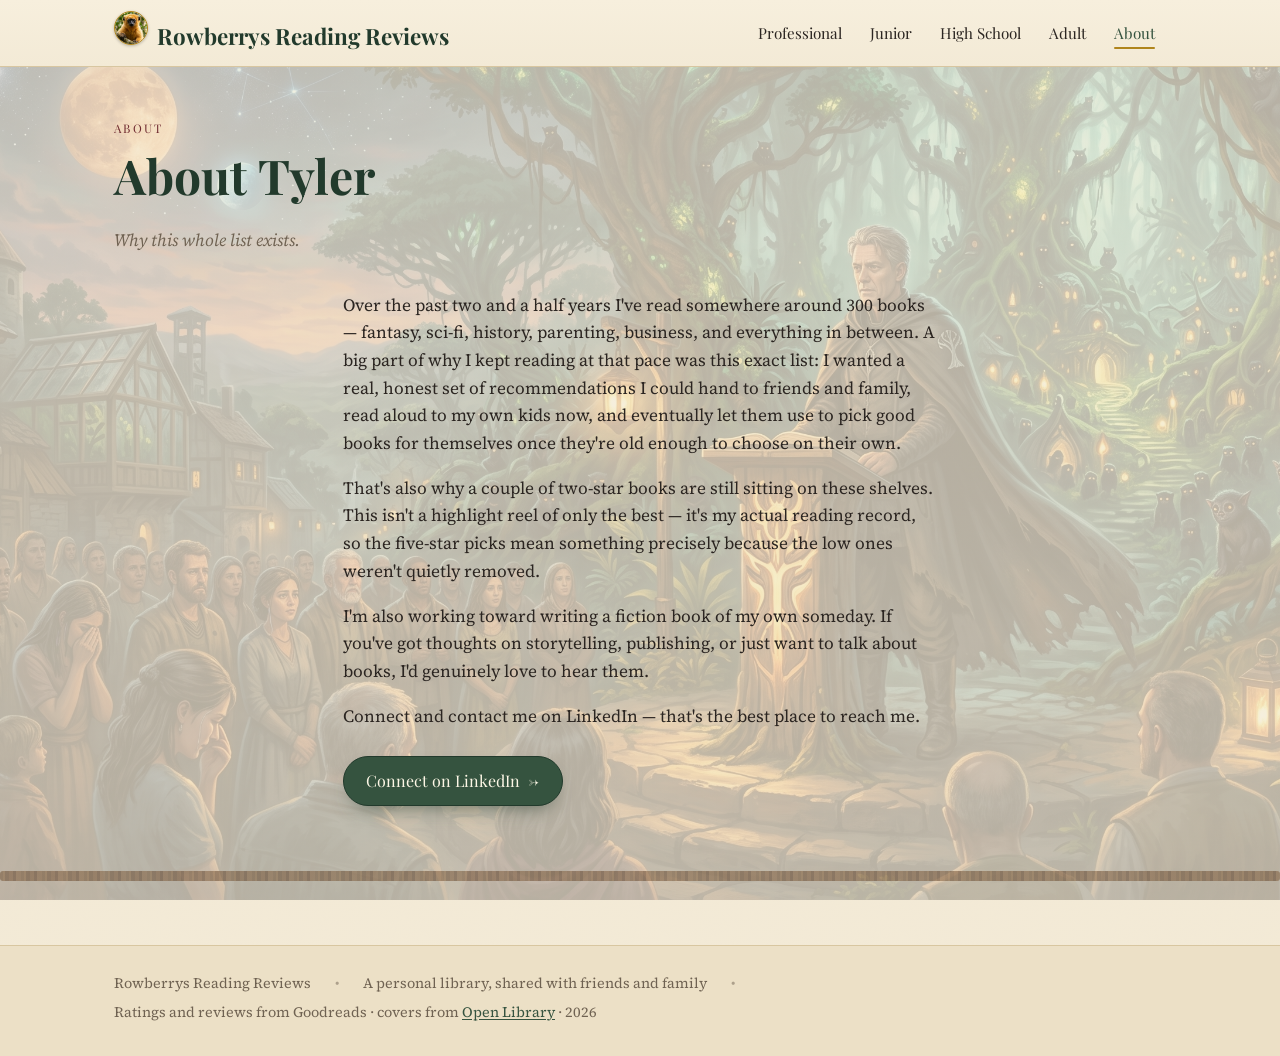
==== about.html @ 488be3b1 "added an about page and backgrounds" ====
<!doctype html>
<html lang="en">
<head>
  <meta charset="utf-8">
  <meta name="viewport" content="width=device-width, initial-scale=1">
  <title>About Tyler &mdash; Rowberrys Reading Reviews</title>
  <meta name="description" content="Why Tyler Rowberry built this reading list: ~300 books in 2.5 years, for his kids and for you. Connect with him on LinkedIn.">
  <meta name="theme-color" content="#f3ead6">
  <meta property="og:type" content="website">
  <meta property="og:title" content="About Tyler — Rowberrys Reading Reviews">
  <meta property="og:description" content="Why this whole list exists — and how to get in touch.">
  <link rel="icon" href="data:image/svg+xml,%3Csvg xmlns='http://www.w3.org/2000/svg' viewBox='0 0 24 24' fill='none' stroke='%2335533f' stroke-width='1.7' stroke-linecap='round' stroke-linejoin='round'%3E%3Cpath d='M12 5.5C10 4 6.5 3.5 4 4v14c2.5-.5 6 0 8 1.5 2-1.5 5.5-2 8-1.5V4c-2.5-.5-6 0-8 1.5Z'/%3E%3Cpath d='M12 5.5v14'/%3E%3C/svg%3E">
  <link rel="preconnect" href="https://fonts.googleapis.com">
  <link rel="preconnect" href="https://fonts.gstatic.com" crossorigin>
  <link href="https://fonts.googleapis.com/css2?family=Playfair+Display:wght@500;600;700&family=Source+Serif+4:ital,opsz,wght@0,8..60,400;0,8..60,600;1,8..60,400;1,8..60,600&display=swap" rel="stylesheet">
  <link rel="stylesheet" href="assets/styles.css">
</head>
<body data-page="about">
  <a class="skip-link" href="#main">Skip to the content</a>

  <header class="site-header">
    <div class="wrap site-header__inner">
      <a class="brand" href="index.html">
        <img class="brand__photo" src="assets/img/lemur-logo.jpg" alt="" width="34" height="34">
        <span>Rowberrys Reading Reviews</span>
      </a>
      <nav class="site-nav" aria-label="Book shelves">
        <a href="professional.html">Professional</a>
        <a href="junior.html">Junior</a>
        <a href="highschool.html">High School</a>
        <a href="adult.html">Adult</a>
        <a href="about.html" aria-current="page">About</a>
      </nav>
    </div>
  </header>

  <main id="main" class="wrap">
    <header class="cat-head">
      <p class="cat-head__eyebrow">About</p>
      <h1>About Tyler</h1>
      <p class="cat-head__blurb">Why this whole list exists.</p>
    </header>

    <section class="about-content center-measure">
      <p>Over the past two and a half years I've read somewhere around 300 books —
        fantasy, sci-fi, history, parenting, business, and everything in between. A big
        part of why I kept reading at that pace was this exact list: I wanted a real,
        honest set of recommendations I could hand to friends and family, read aloud to
        my own kids now, and eventually let them use to pick good books for themselves
        once they're old enough to choose on their own.</p>

      <p>That's also why a couple of two-star books are still sitting on these
        shelves. This isn't a highlight reel of only the best — it's my actual reading
        record, so the five-star picks mean something precisely because the low ones
        weren't quietly removed.</p>

      <p>I'm also working toward writing a fiction book of my own someday. If you've
        got thoughts on storytelling, publishing, or just want to talk about books, I'd
        genuinely love to hear them.</p>

      <p>Connect and contact me on LinkedIn — that's the best place to reach me.</p>

      <p><a class="btn" href="https://www.linkedin.com/in/tyler-rowberry/" target="_blank" rel="noopener noreferrer">
        Connect on LinkedIn<span class="btn__arrow" aria-hidden="true"> &rarr;</span>
      </a></p>
    </section>
  </main>

  <hr class="grain-rule" aria-hidden="true">
  <footer class="site-footer">
    <div class="wrap site-footer__inner">
      <span>Rowberrys Reading Reviews</span>
      <span class="dot" aria-hidden="true">&bull;</span>
      <span>A personal library, shared with friends and family</span>
      <span class="dot" aria-hidden="true">&bull;</span>
      <span>Ratings and reviews from Goodreads &middot; covers from
        <a href="https://openlibrary.org" rel="noopener">Open Library</a>
        &middot; <span data-year>2026</span></span>
    </div>
  </footer>

  <script src="assets/site-data.js"></script>
  <script src="assets/app.js"></script>
</body>
</html>
---- assets/styles.css ----
/* =============================================================================
   Tyler Rowberry's Recommended Books
   A warm, literary personal library. Light theme, committed on purpose.
   ============================================================================= */

:root {
  /* --- Warm palette --------------------------------------------------------- */
  --paper:        #f3ead6;   /* page background, parchment                     */
  --paper-deep:   #ece0c6;   /* alternating bands / recessed areas            */
  --card:         #fdfaf1;   /* book-card surface, warm cream                 */
  --ink:          #2b2521;   /* body text                                     */
  --ink-soft:     #6f6252;   /* captions, secondary text                      */
  --rule:         #d8c6a0;   /* hairlines and dividers                        */
  --green:        #35533f;   /* primary accent — forest green                */
  --green-deep:   #223a2c;
  --burgundy:     #6f2b30;   /* secondary accent — oxblood                    */
  --burgundy-deep:#521f1f;
  --gold:         #b0851c;   /* RESERVED for "have to read" highlights        */
  --gold-soft:    #e7cf8e;
  --gold-bright:  #d8b551;
  --bronze:       #94712e;   /* star-rating fill                              */

  /* --- Type --------------------------------------------------------------- */
  --font-head: "Playfair Display", "Iowan Old Style", "Palatino Linotype",
               Palatino, Georgia, serif;
  --font-body: "Source Serif 4", "Iowan Old Style", Georgia,
               "Times New Roman", serif;

  /* --- Metrics ---------------------------------------------------------------*/
  --measure: 66ch;
  --radius: 6px;
  --shadow-card: 0 1px 0 rgba(93, 74, 42, .18),
                 0 14px 26px -16px rgba(59, 44, 22, .55);
  --shadow-tile: 0 2px 0 rgba(93, 74, 42, .18),
                 0 22px 40px -22px rgba(59, 44, 22, .6);
  --page-x: clamp(1rem, 5vw, 4rem);
}

/* -----------------------------------------------------------------------------
   Reset-ish
   ---------------------------------------------------------------------------- */
*, *::before, *::after { box-sizing: border-box; }
html { -webkit-text-size-adjust: 100%; }
body {
  margin: 0;
  font-family: var(--font-body);
  font-size: clamp(1rem, 0.95rem + 0.2vw, 1.075rem);
  line-height: 1.6;
  color: var(--ink);
  background-color: var(--paper);
  /* faint paper grain */
  background-image: url("data:image/svg+xml,%3Csvg xmlns='http://www.w3.org/2000/svg' width='240' height='240'%3E%3Cfilter id='n'%3E%3CfeTurbulence type='fractalNoise' baseFrequency='0.9' numOctaves='2' stitchTiles='stitch'/%3E%3CfeColorMatrix type='saturate' values='0'/%3E%3C/filter%3E%3Crect width='100%25' height='100%25' filter='url(%23n)' opacity='0.035'/%3E%3C/svg%3E");
  text-underline-offset: 2px;
}
h1, h2, h3, h4 {
  font-family: var(--font-head);
  font-weight: 600;
  line-height: 1.15;
  color: var(--green-deep);
  margin: 0 0 .5em;
  letter-spacing: .002em;
}
p { margin: 0 0 1em; }
a { color: var(--burgundy); }
a:hover { color: var(--burgundy-deep); }
img { max-width: 100%; display: block; }
:focus-visible {
  outline: 3px solid var(--gold);
  outline-offset: 2px;
  border-radius: 3px;
}

.skip-link {
  position: absolute; left: -999px; top: 0;
  background: var(--green-deep); color: #fff;
  padding: .6rem 1rem; z-index: 100; border-radius: 0 0 var(--radius) 0;
}
.skip-link:focus { left: 0; }

.wrap { max-width: 1180px; margin-inline: auto; padding-inline: var(--page-x); }
.center-measure { max-width: var(--measure); }

/* -----------------------------------------------------------------------------
   Site header / nav
   ---------------------------------------------------------------------------- */
.site-header {
  border-bottom: 1px solid var(--rule);
  background: linear-gradient(180deg, #f7efdd, var(--paper));
  position: sticky; top: 0; z-index: 20;
  backdrop-filter: saturate(1.1);
}
.site-header__inner {
  display: flex; flex-wrap: wrap; align-items: center; gap: .35rem 1.5rem;
  padding-block: .7rem;
}
.brand {
  font-family: var(--font-head);
  font-weight: 700;
  font-size: clamp(1.05rem, 1rem + 0.6vw, 1.4rem);
  color: var(--green-deep);
  text-decoration: none;
  display: inline-flex; align-items: baseline; gap: .55rem;
  margin-right: auto;
}
.brand:hover { color: var(--burgundy); }
.brand__photo {
  width: 34px; height: 34px;
  flex: none;
  border-radius: 50%;
  object-fit: cover;
  object-position: 50% 38%;
  border: 1.5px solid var(--gold);
  box-shadow: 0 1px 3px rgba(0,0,0,.25);
}

.site-nav { display: flex; flex-wrap: wrap; gap: .15rem .35rem; }
.site-nav a {
  --nav-accent: var(--green);
  text-decoration: none;
  color: var(--ink);
  font-family: var(--font-head);
  font-size: .95rem;
  padding: .35rem .7rem;
  border-radius: 4px;
  white-space: nowrap;
  position: relative;
}
.site-nav a:hover { color: var(--nav-accent); background: #ffffff7a; }
.site-nav a[aria-current="page"] {
  color: var(--nav-accent);
}
.site-nav a[aria-current="page"]::after {
  content: ""; position: absolute; left: .7rem; right: .7rem; bottom: .1rem;
  height: 2px; background: var(--gold); border-radius: 2px;
}

/* -----------------------------------------------------------------------------
   Footer
   ---------------------------------------------------------------------------- */
.site-footer {
  margin-top: 4rem;
  border-top: 1px solid var(--rule);
  background: var(--paper-deep);
  color: var(--ink-soft);
  font-size: .9rem;
}
.site-footer__inner {
  padding-block: 1.6rem 2rem;
  display: flex; flex-wrap: wrap; gap: .4rem 1.5rem; align-items: center;
}
.site-footer a { color: var(--green); }
.site-footer .dot { opacity: .5; }

/* wood-grain divider, used above the footer and between sections */
.grain-rule {
  height: 10px; border: 0; margin: 0;
  background:
    repeating-linear-gradient(90deg,
      #6b4a2b 0 3px, #7d5833 3px 5px, #5f3f24 5px 9px, #714c2c 9px 13px,
      #58381f 13px 16px, #7a5533 16px 21px);
  opacity: .5;
  border-radius: 3px;
}

/* -----------------------------------------------------------------------------
   Per-page background art, faded so it never competes with content.
   Each page sets --page-bg to its own image; the layered rule below (a
   translucent paper wash + the image + the existing grain texture) is shared.
   ---------------------------------------------------------------------------- */
body[data-page="home"]          { --page-bg: url("img/madagascar-bg.png"); }
body[data-category="professional"] { --page-bg: url("img/professional.jpeg"); }
body[data-category="junior"]       { --page-bg: url("img/junior.jpeg"); }
body[data-category="highschool"]   { --page-bg: url("img/highschool.jpeg"); }
body[data-category="adult"]        { --page-bg: url("img/adult.jpeg"); }
body[data-page="about"]         { --page-bg: url("img/about.jpeg"); }

body[data-page="home"],
body[data-category],
body[data-page="about"] {
  background-image:
    linear-gradient(rgba(243, 234, 214, .75), rgba(243, 234, 214, .75)),
    var(--page-bg),
    url("data:image/svg+xml,%3Csvg xmlns='http://www.w3.org/2000/svg' width='240' height='240'%3E%3Cfilter id='n'%3E%3CfeTurbulence type='fractalNoise' baseFrequency='0.9' numOctaves='2' stitchTiles='stitch'/%3E%3CfeColorMatrix type='saturate' values='0'/%3E%3C/filter%3E%3Crect width='100%25' height='100%25' filter='url(%23n)' opacity='0.035'/%3E%3C/svg%3E");
  background-size: auto, cover, 240px 240px;
  background-position: center, center 30%, top left;
  background-repeat: no-repeat, no-repeat, repeat;
  background-attachment: scroll, fixed, scroll;
}
@media (max-width: 620px) {
  /* fixed backgrounds are unreliable on mobile browsers; let it scroll with the page instead */
  body[data-page="home"],
  body[data-category],
  body[data-page="about"] { background-attachment: scroll, scroll, scroll; }
}

/* -----------------------------------------------------------------------------
   About page
   ---------------------------------------------------------------------------- */
.about-content {
  padding-block: 0 3rem;
  margin-inline: auto;
}
.about-content p {
  font-size: 1.08rem;
}
.about-content .btn {
  margin-top: .5rem;
}

/* -----------------------------------------------------------------------------
   Home — hero
   ---------------------------------------------------------------------------- */
.hero {
  padding-block: clamp(2.5rem, 6vw, 5rem) clamp(2rem, 5vw, 3.5rem);
  text-align: center;
}
.hero__eyebrow {
  font-family: var(--font-head);
  text-transform: uppercase;
  letter-spacing: .22em;
  font-size: .74rem;
  color: var(--burgundy);
  margin-bottom: 1rem;
}
.hero h1 {
  font-size: clamp(2.1rem, 1.4rem + 4.2vw, 4rem);
  font-weight: 700;
  margin-bottom: .5rem;
}
.hero__tagline {
  font-style: italic;
  color: var(--ink-soft);
  font-size: clamp(1.05rem, 1rem + 0.6vw, 1.35rem);
  margin-inline: auto;
  max-width: 40ch;
}
/* <!-- WELCOME BLURB: Tyler, edit the text of this paragraph in index.html --> */
.welcome {
  margin-block: 1.8rem 2.2rem;
  margin-inline: auto;
  max-width: 54ch;
  font-size: 1.08rem;
}
.btn {
  display: inline-flex; align-items: center; gap: .5rem;
  font-family: var(--font-head);
  font-size: 1rem;
  text-decoration: none;
  padding: .7rem 1.4rem;
  border-radius: 999px;
  background: var(--green);
  color: #fdf7e6;
  border: 1px solid var(--green-deep);
  box-shadow: 0 10px 22px -12px rgba(34, 58, 44, .8);
  transition: transform .12s ease, background .12s ease;
}
.btn:hover { background: var(--green-deep); color: #fff; transform: translateY(-1px); }
.btn__arrow { transition: transform .12s ease; }
.btn:hover .btn__arrow { transform: translateX(3px); }

/* -----------------------------------------------------------------------------
   Home — category tiles
   ---------------------------------------------------------------------------- */
.shelves {
  padding-bottom: 3rem;
}
.shelves h2 {
  text-align: center;
  font-size: clamp(1.4rem, 1.2rem + 1vw, 2rem);
  margin-bottom: .3rem;
}
.shelves__sub {
  text-align: center; color: var(--ink-soft); font-style: italic;
  margin-bottom: 2rem;
}
.tile-grid {
  display: grid;
  gap: clamp(1rem, 3vw, 1.75rem);
  grid-template-columns: repeat(auto-fit, minmax(240px, 1fr));
}
.tile {
  position: relative;
  display: flex; flex-direction: column;
  text-decoration: none;
  color: inherit;
  background: var(--card);
  border: 1px solid var(--rule);
  border-radius: var(--radius);
  padding: 1.5rem 1.4rem 1.3rem;
  box-shadow: var(--shadow-tile);
  overflow: hidden;
  isolation: isolate;
  transition: transform .14s ease, box-shadow .14s ease;
}
.tile::before {                       /* spine accent */
  content: ""; position: absolute; inset: 0 auto 0 0; width: 7px;
  background: var(--tile-accent, var(--green));
}
.tile:nth-child(4n+1) { --tile-accent: var(--green); }
.tile:nth-child(4n+2) { --tile-accent: var(--burgundy); }
.tile:nth-child(4n+3) { --tile-accent: var(--green-deep); }
.tile:nth-child(4n+4) { --tile-accent: #7a4f2b; }
.tile:hover {
  transform: translateY(-4px);
  box-shadow: 0 3px 0 rgba(93,74,42,.2), 0 30px 50px -24px rgba(59,44,22,.7);
}
.tile__index {
  font-family: var(--font-head);
  font-size: .8rem; letter-spacing: .15em; text-transform: uppercase;
  color: var(--ink-soft);
}
.tile__name {
  font-family: var(--font-head);
  font-weight: 700;
  font-size: clamp(1.3rem, 1.1rem + 1vw, 1.7rem);
  color: var(--green-deep);
  margin: .35rem 0 .6rem;
}
.tile__meta {
  margin-top: auto;
  display: flex; flex-wrap: wrap; align-items: baseline; gap: .3rem .6rem;
  font-size: .92rem; color: var(--ink-soft);
}
.tile__count { font-weight: 600; color: var(--ink); }
.tile__essential {
  display: inline-flex; align-items: center; gap: .3rem;
  color: var(--gold); font-weight: 600;
}
.tile__cta {
  margin-top: 1rem;
  font-family: var(--font-head);
  color: var(--burgundy);
  display: inline-flex; align-items: center; gap: .4rem;
}
.tile:hover .tile__cta { color: var(--burgundy-deep); }

/* -----------------------------------------------------------------------------
   Category page — header + toolbar
   ---------------------------------------------------------------------------- */
.cat-head { padding-block: clamp(2rem, 5vw, 3.25rem) 1.25rem; }
.cat-head__eyebrow {
  font-family: var(--font-head);
  text-transform: uppercase; letter-spacing: .2em; font-size: .74rem;
  color: var(--burgundy); margin-bottom: .6rem;
}
.cat-head h1 { font-size: clamp(1.9rem, 1.3rem + 3vw, 3rem); font-weight: 700; }
.cat-head__blurb { color: var(--ink-soft); max-width: 52ch; font-style: italic; }

.toolbar {
  display: flex; flex-wrap: wrap; align-items: center; gap: .8rem 1.4rem;
  padding: .85rem 1rem;
  margin-top: 1.25rem;
  background: var(--card);
  border: 1px solid var(--rule);
  border-radius: var(--radius);
  box-shadow: var(--shadow-card);
  font-size: .93rem;
}
.toolbar__count { color: var(--ink-soft); font-style: italic; }
.toolbar__group { display: flex; align-items: center; gap: .5rem; }
.toolbar label { font-family: var(--font-head); }
.toolbar select {
  font: inherit; font-family: var(--font-body);
  padding: .35rem .5rem; border-radius: 4px;
  border: 1px solid var(--rule); background: #fff; color: var(--ink);
}

/* card / list view toggle */
.view-toggle {
  display: inline-flex;
  border: 1px solid var(--rule);
  border-radius: 999px;
  overflow: hidden;
  background: #fff;
}
.view-toggle__btn {
  font: inherit; font-family: var(--font-head); font-size: .85rem;
  padding: .35rem .9rem;
  border: 0; background: transparent; color: var(--ink-soft);
  cursor: pointer;
  transition: background .12s ease, color .12s ease;
}
.view-toggle__btn[aria-pressed="true"] { background: var(--green); color: #fdf7e6; }
.view-toggle__btn:not([aria-pressed="true"]):hover { background: #f1e7cd; color: var(--ink); }
.view-toggle__btn:focus-visible { outline: 3px solid var(--gold); outline-offset: -3px; }

/* gold "must reads only" switch */
.switch { display: inline-flex; align-items: center; gap: .55rem; cursor: pointer; }
.switch input { position: absolute; opacity: 0; pointer-events: none; }
.switch__track {
  width: 42px; height: 24px; border-radius: 999px;
  background: #e4d8ba; border: 1px solid var(--rule);
  position: relative; transition: background .15s ease;
  flex: none;
}
.switch__track::after {
  content: ""; position: absolute; top: 2px; left: 2px;
  width: 18px; height: 18px; border-radius: 50%;
  background: #fff; box-shadow: 0 1px 3px rgba(0,0,0,.3);
  transition: transform .15s ease;
}
.switch input:checked + .switch__track { background: var(--gold); }
.switch input:checked + .switch__track::after { transform: translateX(18px); }
.switch input:focus-visible + .switch__track { outline: 3px solid var(--gold); outline-offset: 2px; }
.switch__label { font-family: var(--font-head); }

/* -----------------------------------------------------------------------------
   Book grid + cards
   ---------------------------------------------------------------------------- */
.book-grid {
  --col: 210px;
  list-style: none; padding: 0; margin: 2rem 0 0;
  display: grid;
  grid-template-columns: repeat(auto-fill, minmax(var(--col), 1fr));
  gap: clamp(1.4rem, 3.5vw, 2.4rem) clamp(1rem, 3vw, 1.8rem);
}
.book-grid__empty {
  grid-column: 1 / -1;
  text-align: center; color: var(--ink-soft); font-style: italic;
  padding: 3rem 1rem;
}

.card {
  position: relative;
  display: flex; flex-direction: column;
  background: var(--card);
  border: 1px solid var(--rule);
  border-radius: var(--radius);
  padding: 0 0 1rem;
  box-shadow: var(--shadow-card);
}
/* soft contact shadow so the card reads as resting on a shelf */
.card::after {
  content: ""; position: absolute; left: 8%; right: 8%; bottom: -11px; height: 12px;
  background: radial-gradient(50% 100% at 50% 0%, rgba(59,44,22,.33), transparent 70%);
  z-index: -1;
}

.card__cover-wrap {
  position: relative;
  margin: 0; padding: .65rem .8rem 0;
}
.card__cover, .card__ph {
  aspect-ratio: 2 / 3;
  width: 100%;
  border-radius: 3px;
  box-shadow: 0 2px 6px rgba(43, 33, 18, .28), inset 0 0 0 1px rgba(0,0,0,.06);
}
.card__cover { object-fit: cover; object-position: 50% 22%; background: var(--paper-deep); }

/* lettered fallback "spine" */
.card__ph {
  position: relative;
  display: flex; flex-direction: column; justify-content: center; gap: .5rem;
  padding: 1rem .85rem;
  text-align: center;
  color: #f7efe0;
  background:
    linear-gradient(180deg, rgba(255,255,255,.08), rgba(0,0,0,.14)),
    var(--ph, #45322a);
  border: 1px solid rgba(0,0,0,.15);
  overflow: hidden;
}
.card__ph::before {
  content: ""; position: absolute; inset: 10px; border: 1px solid rgba(255,255,255,.25);
  border-radius: 2px; pointer-events: none;
}
.card__ph-title {
  font-family: var(--font-head); font-weight: 600;
  font-size: .98rem; line-height: 1.25;
}
.card__ph-rule {
  width: 34px; height: 1px; background: rgba(255,255,255,.45); margin: .1rem auto;
}
.card__ph-author { font-size: .78rem; font-style: italic; opacity: .85; }

/* category / age badge */
.card__badge {
  position: absolute; top: 1.3rem; left: 1.3rem;
  font-family: var(--font-head);
  font-size: .68rem; letter-spacing: .06em; text-transform: uppercase;
  color: #fdf7e6;
  background: var(--badge-bg, var(--green));
  border: 1px solid rgba(0,0,0,.18);
  padding: .22rem .5rem;
  border-radius: 3px;
  box-shadow: 0 2px 5px rgba(0,0,0,.22);
}
.badge--professional { --badge-bg: var(--green); }
.badge--junior       { --badge-bg: #7a4f2b; }
.badge--highschool   { --badge-bg: var(--burgundy); }
.badge--adult        { --badge-bg: var(--green-deep); }

.card__body {
  padding: .75rem 1rem 0;
  display: flex; flex-direction: column; gap: .3rem;
  flex: 1;
}
.card__title {
  font-family: var(--font-head);
  font-weight: 600;
  font-size: 1.04rem;
  line-height: 1.22;
  color: var(--green-deep);
}
.card__author { color: var(--ink-soft); font-size: .9rem; font-style: italic; }

.stars { --fill: var(--bronze); letter-spacing: .06em; font-size: .95rem; line-height: 1; margin-top: .15rem; }
.stars span { color: var(--fill); }
.stars .is-empty { color: color-mix(in srgb, var(--bronze) 26%, transparent); }
.stars__sr { position: absolute; width: 1px; height: 1px; overflow: hidden; clip: rect(0 0 0 0); }

.review {
  margin: .5rem 0 0;
  padding-left: .7rem;
  border-left: 2px solid var(--gold-soft);
  font-style: italic;
  font-size: .92rem;
  color: #4a4038;
}
.review p { margin: 0; }
.review.is-clamped p {
  display: -webkit-box; -webkit-line-clamp: 3; -webkit-box-orient: vertical;
  overflow: hidden;
}
.review__toggle {
  margin-top: .3rem;
  font-family: var(--font-head); font-size: .8rem;
  background: none; border: 0; padding: 0; cursor: pointer;
  color: var(--burgundy); text-decoration: underline; text-underline-offset: 2px;
}

/* "More on Goodreads" — always pinned to the bottom of the card */
.card__more {
  margin-top: auto;
  padding-top: .7rem;
  margin-inline: -1rem;
  padding-inline: 1rem;
  border-top: 1px solid var(--rule);
  font-family: var(--font-head);
  font-size: .8rem;
  color: var(--green);
  text-decoration: none;
}
.card__more:hover { color: var(--burgundy); text-decoration: underline; text-underline-offset: 2px; }
.card__more span { display: inline-block; transition: transform .12s ease; }
.card__more:hover span { transform: translate(1px, -1px); }

/* -----------------------------------------------------------------------------
   List view — a compact row layout, toggled via the view-toggle control
   ---------------------------------------------------------------------------- */
.book-grid[data-view="list"] {
  grid-template-columns: 1fr;
  gap: .6rem;
}
.book-grid[data-view="list"] .card {
  flex-direction: row;
  align-items: center;
  gap: .9rem;
  padding: .55rem .9rem .55rem .55rem;
}
.book-grid[data-view="list"] .card::after { display: none; }
.book-grid[data-view="list"] .card__cover-wrap {
  flex: none; width: 46px; padding: 0;
}
.book-grid[data-view="list"] .card__cover,
.book-grid[data-view="list"] .card__ph {
  width: 46px;
}
.book-grid[data-view="list"] .card__ph { padding: .3rem .2rem; }
.book-grid[data-view="list"] .card__ph-title { font-size: .62rem; }
.book-grid[data-view="list"] .card__ph-author { font-size: .55rem; }
.book-grid[data-view="list"] .card__badge { display: none; }
.book-grid[data-view="list"] .card__body {
  padding: 0; flex: 1; min-width: 0;
  flex-direction: row; flex-wrap: wrap; align-items: baseline; gap: .1rem .8rem;
}
.book-grid[data-view="list"] .card__title {
  flex: 1 1 220px; min-width: 0;
  white-space: nowrap; overflow: hidden; text-overflow: ellipsis;
}
.book-grid[data-view="list"] .card.is-essential .card__title::before {
  content: "✦ "; color: var(--gold);
}
.book-grid[data-view="list"] .card__author { flex: none; }
.book-grid[data-view="list"] .stars { flex: none; margin-top: 0; }
.book-grid[data-view="list"] .review { display: none; }
.book-grid[data-view="list"] .card__more {
  flex: none; margin: 0; padding: 0; border: 0;
}
.book-grid[data-view="list"] .card__ribbon-wrap,
.book-grid[data-view="list"] .card.is-essential::before {
  display: none;
}
.book-grid[data-view="list"] .card.is-essential {
  background: var(--card);
  box-shadow: 0 0 0 1px var(--gold) inset, var(--shadow-card);
}
@media (max-width: 560px) {
  .book-grid[data-view="list"] .card__body { gap: .1rem .5rem; }
  .book-grid[data-view="list"] .card__title { flex-basis: 100%; white-space: normal; }
}

/* -----------------------------------------------------------------------------
   "Essential Read" treatment — gold, and only here
   ---------------------------------------------------------------------------- */
.card.is-essential {
  border-color: var(--gold);
  box-shadow:
    0 0 0 1px var(--gold) inset,
    0 0 0 5px var(--card) inset,
    0 0 0 6px var(--gold-soft) inset,
    0 2px 0 rgba(93,74,42,.2),
    0 20px 34px -18px rgba(150, 110, 20, .55);
  background:
    linear-gradient(180deg, #fffdf4, var(--card));
}
.card.is-essential .card__body { padding-top: .7rem; }
.card__ribbon-wrap {
  position: absolute; top: 0; right: 0;
  width: 116px; height: 116px;
  overflow: hidden;
  border-top-right-radius: var(--radius);
  pointer-events: none;
  z-index: 3;
}
.card__ribbon {
  position: absolute;
  top: 18px; right: -36px;
  width: 150px;
  text-align: center;
  transform: rotate(45deg);
  background: linear-gradient(180deg, var(--gold-bright), var(--gold));
  color: #3a2a05;
  font-family: var(--font-head); font-weight: 700;
  font-size: .62rem; letter-spacing: .08em; text-transform: uppercase;
  padding: .32rem 0;
  box-shadow: 0 3px 8px rgba(0,0,0,.28);
  border-top: 1px solid rgba(255,255,255,.55);
  border-bottom: 1px solid rgba(0,0,0,.18);
}
.card.is-essential::before {  /* faint gilt glow behind the cover */
  content: ""; position: absolute; inset: -2px; border-radius: 8px;
  background: radial-gradient(60% 40% at 50% 0%, rgba(216,181,81,.35), transparent 70%);
  z-index: -1;
}

.essential-note {
  display: inline-flex; align-items: center; gap: .4rem;
  margin-top: .35rem;
  font-family: var(--font-head); font-size: .78rem;
  color: var(--gold);
}

/* -----------------------------------------------------------------------------
   Responsive
   ---------------------------------------------------------------------------- */
@media (max-width: 620px) {
  .book-grid { --col: 150px; gap: 1.6rem 1rem; }
  .card__badge { top: 1.1rem; left: 1.1rem; font-size: .62rem; }
  .site-header__inner { padding-block: .55rem; }
  .brand { width: 100%; margin-bottom: .15rem; }
  .site-nav { width: 100%; overflow-x: auto; -webkit-overflow-scrolling: touch; }
  .hero { padding-top: 2rem; }
}
@media (max-width: 380px) {
  .book-grid { --col: 100%; }
  .card__cover, .card__ph { max-width: 220px; margin-inline: auto; }
}

/* -----------------------------------------------------------------------------
   Motion / print
   ---------------------------------------------------------------------------- */
@media (prefers-reduced-motion: reduce) {
  * { transition: none !important; animation: none !important; }
}
@media print {
  .site-header, .site-footer, .toolbar, .btn { display: none; }
  body { background: #fff; }
  .card { break-inside: avoid; box-shadow: none; border-color: #bbb; }
}
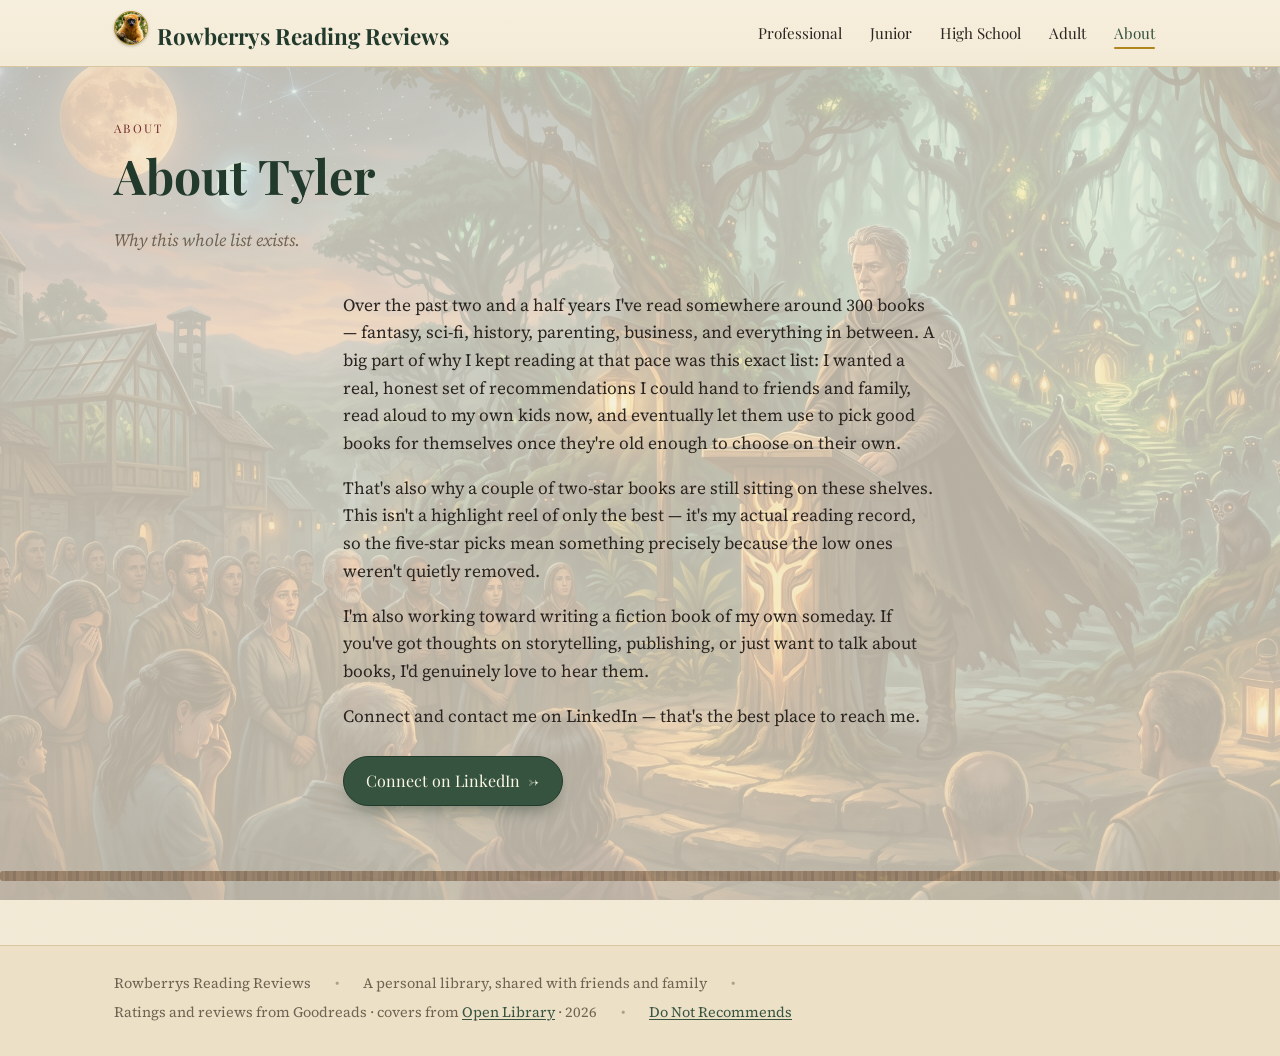
==== commit 3b0bc344: "adding do not recommend links" ====
--- a/about.html
+++ b/about.html
@@ -76,6 +76,8 @@
       <span>Ratings and reviews from Goodreads &middot; covers from
         <a href="https://openlibrary.org" rel="noopener">Open Library</a>
         &middot; <span data-year>2026</span></span>
+      <span class="dot" aria-hidden="true">&bull;</span>
+      <span><a href="donotrecommend.html">Do Not Recommends</a></span>
     </div>
   </footer>
 
--- a/assets/styles.css
+++ b/assets/styles.css
@@ -175,7 +175,10 @@
 body[data-page="about"]         { --page-bg: url("img/about.jpeg"); }
 
 body[data-page="home"],
-body[data-category],
+body[data-category="professional"],
+body[data-category="junior"],
+body[data-category="highschool"],
+body[data-category="adult"],
 body[data-page="about"] {
   background-image:
     linear-gradient(rgba(243, 234, 214, .75), rgba(243, 234, 214, .75)),
@@ -273,6 +276,21 @@
   text-align: center; color: var(--ink-soft); font-style: italic;
   margin-bottom: 2rem;
 }
+.dnr-link {
+  text-align: center;
+  margin-top: 2rem;
+  padding-top: 1.4rem;
+  border-top: 1px solid var(--rule);
+  color: var(--ink-soft);
+  font-size: .92rem;
+}
+.dnr-link a {
+  font-family: var(--font-head);
+  color: var(--ink);
+  text-decoration: none;
+  border-bottom: 1px solid var(--rule);
+}
+.dnr-link a:hover { color: var(--burgundy); border-color: var(--burgundy); }
 .tile-grid {
   display: grid;
   gap: clamp(1rem, 3vw, 1.75rem);
@@ -490,6 +508,7 @@
 .badge--junior       { --badge-bg: #7a4f2b; }
 .badge--highschool   { --badge-bg: var(--burgundy); }
 .badge--adult        { --badge-bg: var(--green-deep); }
+.badge--donotrecommend { --badge-bg: #4a4038; }
 
 .card__body {
   padding: .75rem 1rem 0;
